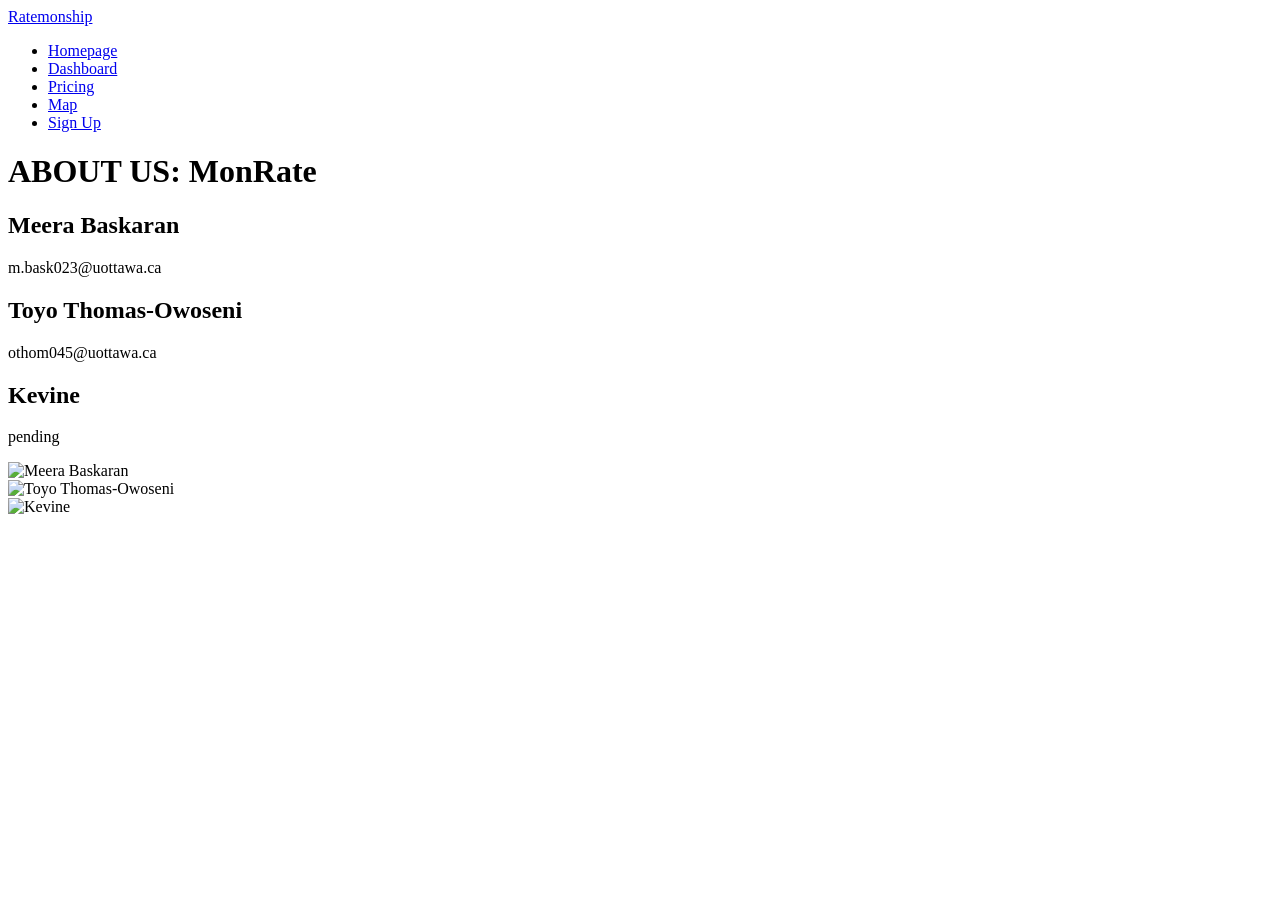
==== about.html @ a5da7f64 "Fix heading tag from <hi> to <h1> in about.html" ====
<!DOCTYPE html>
<html lang="en">
<head>
    <meta charset="UTF-8">
    <meta name="viewpoint" content="width=device-width", initial-scale="1.0">
    <title>Ratemonship | About</title>
    <link rel="stylesheet" href="style.css">
</head>
<body>
<nav>
    <a href="index.html" class="logo">Ratemonship</a>

    <ul class="nav-links">
        <li><a href="index.html">Homepage</a></li>
        <li><a href="dashboard.html">Dashboard</a></li>
        <li><a href="pricing.html">Pricing</a></li>
        <li><a href="map.html">Map</a></li>
        <li><a href="signup.html">Sign Up</a></li>
    </ul>
</nav>
<main>
    <div class="heading">
        <h1>ABOUT US: MonRate</h1>
    </div>
    <section class="description-box">
        <h1>Meera Baskaran</h1>
        <p>m.bask023@uottawa.ca</p>
    </section>
    <section class="description-box">
        <h1>Toyo Thomas-Owoseni</h1>
        <p>othom045@uottawa.ca</p>
    </section>
    <section class="description-box">
        <h1>Kevine</h1>
        <p>pending</p>
    </section>
    <section class="photo-image">
        <img src="" alt="Meera Baskaran">
    </section>
        <section class="photo-image">
        <img src="" alt="Toyo Thomas-Owoseni">
    </section>
        <section class="photo-image">
        <img src="" alt="Kevine">
    </section>
</main>
</body>
</html>
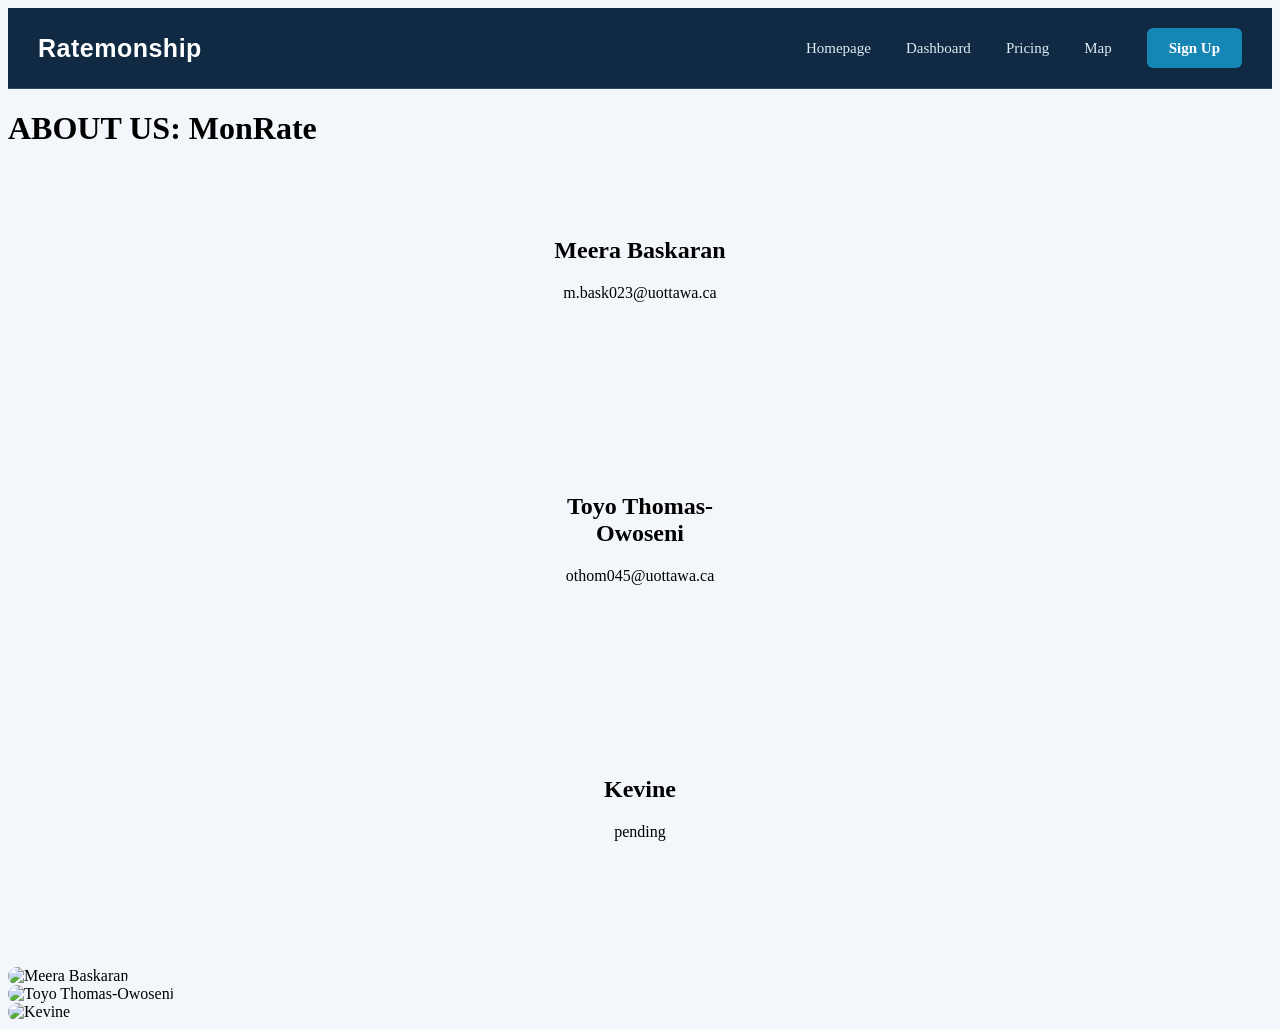
==== commit 18f35105: "Rename stylesheet from style.css to styles.css" ====
--- a/about.html
+++ b/about.html
@@ -4,7 +4,7 @@
     <meta charset="UTF-8">
     <meta name="viewpoint" content="width=device-width", initial-scale="1.0">
     <title>Ratemonship | About</title>
-    <link rel="stylesheet" href="style.css">
+    <link rel="stylesheet" href="styles.css">
 </head>
 <body>
 <nav>
--- a/styles.css
+++ b/styles.css
@@ -0,0 +1,563 @@
+/* ---------- Basics ---------- */
+/* Navigation bar */
+nav {
+    background-color: #102A43;
+    display: flex;
+    align-items: center;
+    justify-content: space-between;
+    padding: 15px 30px;
+    border-bottom: 1px solid rgba(255,255,255,0.15);
+}
+
+/* Logo */
+nav .logo {
+    font-family: Arial, sans-serif;
+    font-size: 25px;
+    font-weight: bold;
+    color: white;
+    text-decoration: none;
+    letter-spacing: 0.5px;
+}
+
+/* Navigation links */
+nav .nav-links {
+    display: flex;
+    align-items: center;
+    gap: 35px;
+    list-style: none;
+}
+
+/* Individual links */
+nav .nav-links a {
+    background: none;
+    color: #dceaf3;
+    text-decoration: none;
+    font-size: 15px;
+    font-weight: 500;
+    padding: 10px 0;
+    border-radius: 0;
+    transition: color 0.3s ease;
+}
+
+/* Hover effect */
+nav .nav-links a:hover {
+    color: #65c8f0;
+}
+
+/* Sign up button */
+nav .nav-links li:last-child a {
+    background: #1686b5;
+    color: white;
+    padding: 12px 22px;
+    border-radius: 6px;
+    font-weight: bold;
+}
+
+nav .nav-links li:last-child a:hover {
+    background: #249dce;
+    color: white;
+}
+
+/* ---------- Small screens ---------- */
+@media (max-width: 700px) {
+      .hero { padding: 20px; }
+      .hero-text h2 { font-size: 32px; }
+      .sign { font-size: 24px; padding: 12px 18px; }
+      .welcome-bubble { padding: 40px 40px; }
+}
+
+
+body {
+    background-color: #F3F6FA; 
+}
+
+/* Status Boxes at top of the page */
+* {
+    box-sizing: border-box;
+}
+
+.heading {
+    margin-bottom: 25px;
+}
+
+.stats-grid { 
+  display: flex;
+  justify-content: center;
+  align-items: center;
+  gap: 25px; 
+  flex-wrap: wrap; 
+}
+
+.stat-box { 
+  width: 250px; 
+  height: 140px; 
+  padding: 20px; 
+  border-radius: 8px; 
+  border-width: 2px;
+  border-style: solid;
+}
+
+.stat-content {
+    display: flex;
+    align-items: center;
+    gap: 20px;
+    height: 100%
+}
+
+.stat-content i {
+    font-size: 30px;
+    flex-shrink: 0;
+}
+
+.stat-box strong {
+    font-size: 26px;
+}
+
+.stat-box h3 {
+    margin-top: 0;
+}
+
+/* Unique color variations */
+.stat-box.total-ships { 
+  color: #124dc4; 
+  border-color: #124dc4; 
+}
+
+.stat-box.healthy { 
+  color: #6a994e; 
+  border-color: #6a994e; 
+}
+
+.stat-box.attention { 
+  color: #ffc300; 
+  border-color: #ffc300; 
+}
+
+.stat-box.critical { 
+  color: #d00000; 
+  border-color: #d00000; 
+}
+
+
+/* Fleet Health Overview */
+.fleet-overview {
+    background-color: white;
+    padding: 25px;
+    width: 100%;
+    max-width: 1000px;
+    border-radius: 10px;
+    box-shadow: 0 2px 8px rgba(0, 0, 0, 0.1);
+    margin-top: 30px;
+}
+
+.fleet-overview h2 {
+    margin-bottom: 25px;
+    color: #000000;
+}
+
+.health-container {
+    display: flex;
+    align-items: center;
+    justify-content: center;
+    gap: 80px;
+    flex-wrap: wrap;
+}
+
+.donut-chart {
+    width: 200px;
+    height: 200px;
+    border-radius: 50%;
+    background: conic-gradient(
+        #6a994e 0% 60%,
+        #ffc300 60% 80%,
+        #d00000 80% 100%
+    );
+
+    display: flex;
+    align-items: center;
+    justify-content: center;
+}
+
+.chart-center {
+    width: 125px;
+    height: 125px;
+    border-radius: 50%;
+    background-color: white;
+    display: flex;
+    flex-direction: column;
+    align-items: center;
+    justify-content: center;
+}
+
+.chart-center strong {
+    font-size: 30px;
+    color: #17365d;
+}
+
+.chart-center p {
+    font-size: 13px;
+    color: #000000;
+}
+
+.health-legend {
+    display: flex;
+    flex-direction: column;
+    gap: 22px;
+}
+
+.legend-item {
+    display: flex;
+    align-items: center;
+    gap: 12px;
+    min-width: 240px; 
+}
+
+.legend-item strong {
+    margin-left: auto;
+}
+
+.legend-color {
+    width: 14px;
+    height: 14px;
+    border-radius: 50%;
+}
+
+.healthy-color {
+    background-color: #6a994e;
+}
+
+.attention-color {
+    background-color: #ffc300;
+}
+
+.critical-color {
+    background-color: #d00000;
+}
+
+/* Recent Alerts */
+.dashboard-grid {
+    display: grid;
+    grid-template-columns: 1.5fr 1fr;
+    gap: 20px;
+    align-items: stretch;
+}
+
+
+.statTwo-box {
+    width: 100%;
+    min-height: 400px;
+    padding: 20px;
+    border-radius: 8px;
+    border: 2px solid #ddd;
+    background-color: white;
+    margin-top: 30px;
+}
+
+.statTwo-box h3 {
+    color: #000000;
+    margin-bottom: 20px;
+}
+
+.alert-item {
+  justify-content: center;
+  align-items: center;
+  gap: 25px; 
+  flex-wrap: wrap;
+}
+
+.alert-item i {
+    font-size: 20px;
+    margin-top: 3px;
+}
+
+.alert-item.Danger {
+    color: #d00000;
+}
+
+.alert-item.Warning {
+    color: #ffc300;
+}
+
+.alert-item p {
+    font-size: 13px;
+    color: #666666;
+    margin: 5px 0;
+}
+
+
+
+/* FLEET TABLE */
+.table-scroll {
+    overflow-x: auto;
+}
+
+table {
+    width: 100%;
+    border-collapse: collapse;
+    text-align: left;
+    white-space: nowrap;
+}
+
+th {
+    background: #f5f8fa;
+    color: #718096;
+    font-size: 18px;
+}
+
+td, th {
+    padding: 13px 10px;
+    border-bottom: 1px solid #e5ebf1;
+    font-size: 18px;
+}
+
+td b {
+    display: block;
+}
+
+td small {
+    display: block;
+    color: #718096;
+    margin-top: 5px;
+    font-size: 14px;
+}
+
+.status {
+    display: inline-flex;
+    align-items: center;
+    gap: 8px;
+    font-size: 18px;
+    font-weight: 500;
+}
+
+.status-dot {
+    width: 10px;
+    height: 10px;
+    border-radius: 50%;
+    display: inline-block;
+}
+
+.healthy .status-dot {
+    background-color: #6a994e;
+}
+
+.warning .status-dot {
+    background-color: #ffc300;
+}
+
+.critical .status-dot {
+    background-color: #d00000;
+}
+
+/* Map Layout */
+
+.map-layout {
+    display: flex;
+    flex-direction: column;
+    gap: 25px;
+    margin-top: 25px;
+    width: 100%;
+}
+
+/* Interactive Map */
+
+#fleetMap {
+    width: 100%;
+    height: 550px;
+    border-radius: 12px;
+    border: 1px solid #ddd;
+    z-index: 1;
+}
+/* Clickable Ship Names */
+
+.ship-list-item {
+    display: flex;
+    flex-direction: column;
+    background: none;
+    border: none;
+    cursor: pointer;
+    text-align: left;
+    color: inherit;
+    padding: 5px;
+}
+
+.ship-list-item:hover {
+    color: #2c6e91;
+}
+
+.ship-table-container {
+    width: 100%;
+    overflow-x: auto;
+}
+
+.list-table {
+    width: 100%;
+    border-collapse: collapse;
+}
+
+/* PRICING PAGE */
+.pricing-grid {
+    display: grid;
+    grid-template-columns: repeat(3, 1fr);
+    gap: 20px;
+}
+
+.price-card {
+    background: white;
+    padding: 27px;
+    border-radius: 10px;
+    box-shadow: 0 2px 8px #00000010;
+    position: relative;
+}
+
+.price {
+    font-size: 35px;
+    font-weight: bold;
+    margin: 20px 0;
+}
+
+.pricing-features {
+    list-style: none;
+    padding: 0;
+    margin: 20px 0;
+}
+
+.pricing-features li {
+    display: flex;
+    align-items: center;
+    gap: 10px;
+    margin-bottom: 15px;
+    font-size: 15px;
+    color: #444;
+}
+
+.checkmark {
+    color: #0a2438;
+    font-size: 18px;
+    font-weight: bold;
+}
+
+.popular {
+    position: absolute;
+    top: 0;
+    right: 15px;
+    background: #267eb5;
+    color: white;
+    padding: 7px;
+    font-size: 10px;
+}
+
+.price-card button:hover {
+    background: #edf7fc;
+}
+
+.price-card button.primary-button {
+    background: #155b88;
+    color: white;
+}
+
+.featured {
+    border: 2px solid #267eb5;
+}
+
+.custom-plan {
+    display: flex;
+    align-items: center;
+    justify-content: center;
+    gap: 8px;
+    white-space: nowrap;
+    background: #e8f2f8;
+    color: #587286;
+}
+
+
+/* Sign Up Page */
+
+.signup-page {
+    background-color: #f4f7fb;
+    min-height: 100vh;
+    display: flex;
+    justify-content: center;
+    align-items: center;
+    font-family: Arial, sans-serif;
+}
+
+.signup-container {
+    width: 100%;
+    max-width: 420px;
+    padding: 20px;
+}
+
+.signup-header {
+    text-align: center;
+    margin-bottom: 25px;
+}
+
+.signup-header h1 {
+    color: #1769aa;
+    margin-bottom: 5px;
+}
+
+.signup-header p {
+    color: #666666;
+}
+
+.signup-box {
+    background: white;
+    padding: 35px;
+    border-radius: 12px;
+    box-shadow: 0 4px 15px rgba(0,0,0,0.08);
+}
+
+.signup-box h2 {
+    text-align: center;
+    margin-bottom: 8px;
+}
+
+.signup-box form {
+    display: flex;
+    flex-direction: column;
+}
+
+.signup-box label {
+    margin-top: 15px;
+    margin-bottom: 6px;
+    font-weight: 600;
+}
+
+.signup-box input {
+    padding: 12px;
+    border: 1px solid #ddd;
+    border-radius: 6px;
+    font-size: 14px;
+}
+
+.signup-box button {
+    margin-top: 25px;
+    padding: 13px;
+    background-color: #1769aa;
+    color: white;
+    border: none;
+    border-radius: 6px;
+    font-size: 15px;
+    font-weight: bold;
+    cursor: pointer;
+}
+
+.signup-box button:hover {
+    background-color: #125487;
+}
+
+/* About Us page*/
+.description-box { 
+    border-radius: 12px;
+    max-width: 300px;
+    margin: 0 auto 65px;
+    padding: 45px 60px;
+    text-align: center;
+}
+.photo-image img {
+    width: 100%;
+    height: 150px;
+    object-fit: cover;
+    border-radius: 12px;
+}
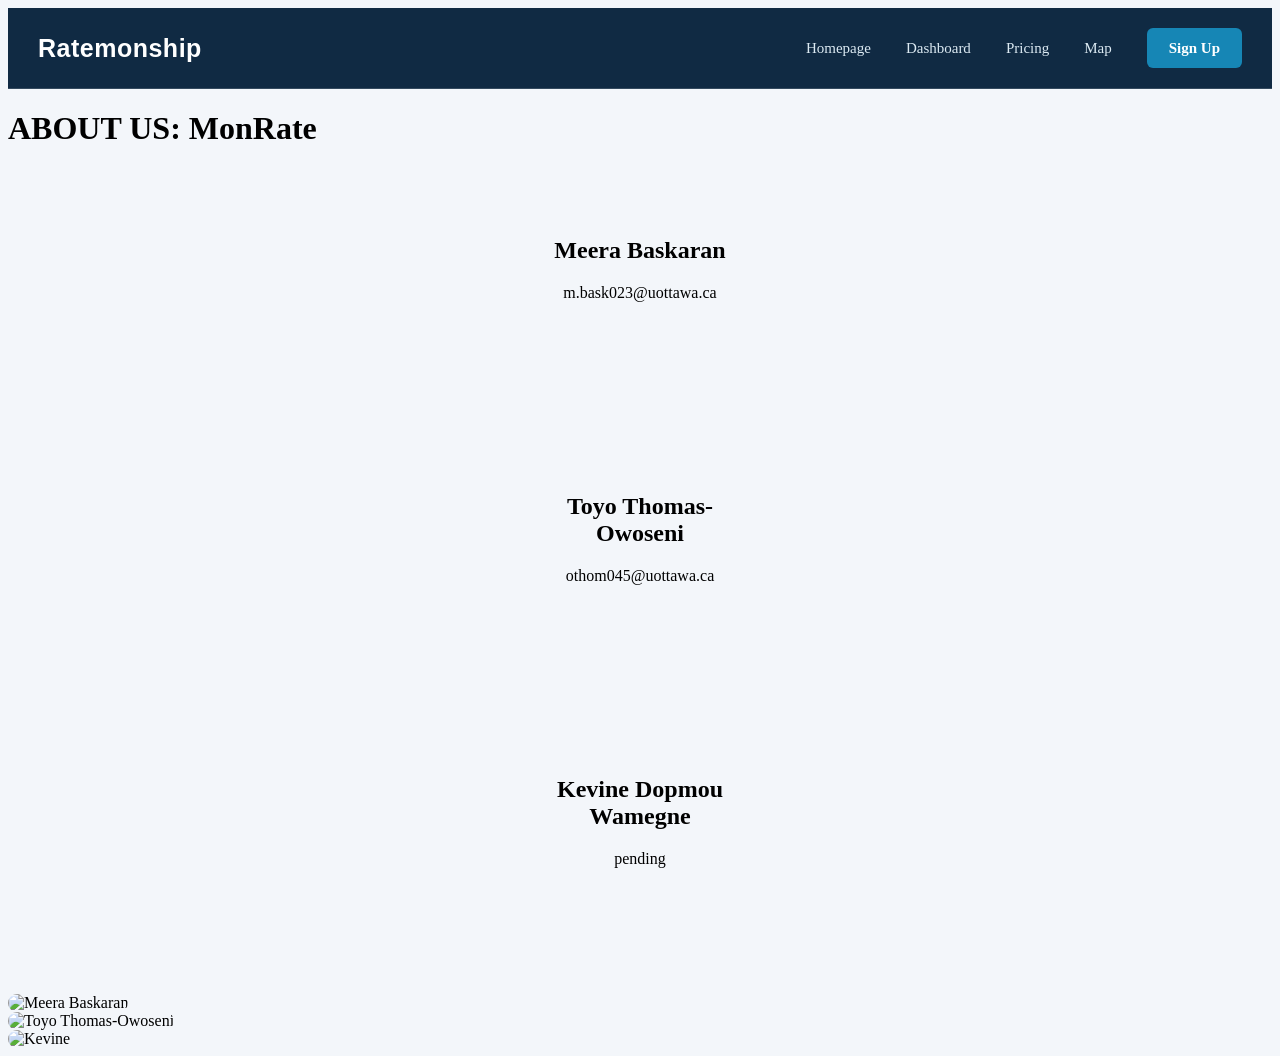
==== commit 109c829f: "Update name in about.html to full name" ====
--- a/about.html
+++ b/about.html
@@ -31,7 +31,7 @@
         <p>othom045@uottawa.ca</p>
     </section>
     <section class="description-box">
-        <h1>Kevine</h1>
+        <h1>Kevine Dopmou Wamegne</h1>
         <p>pending</p>
     </section>
     <section class="photo-image">
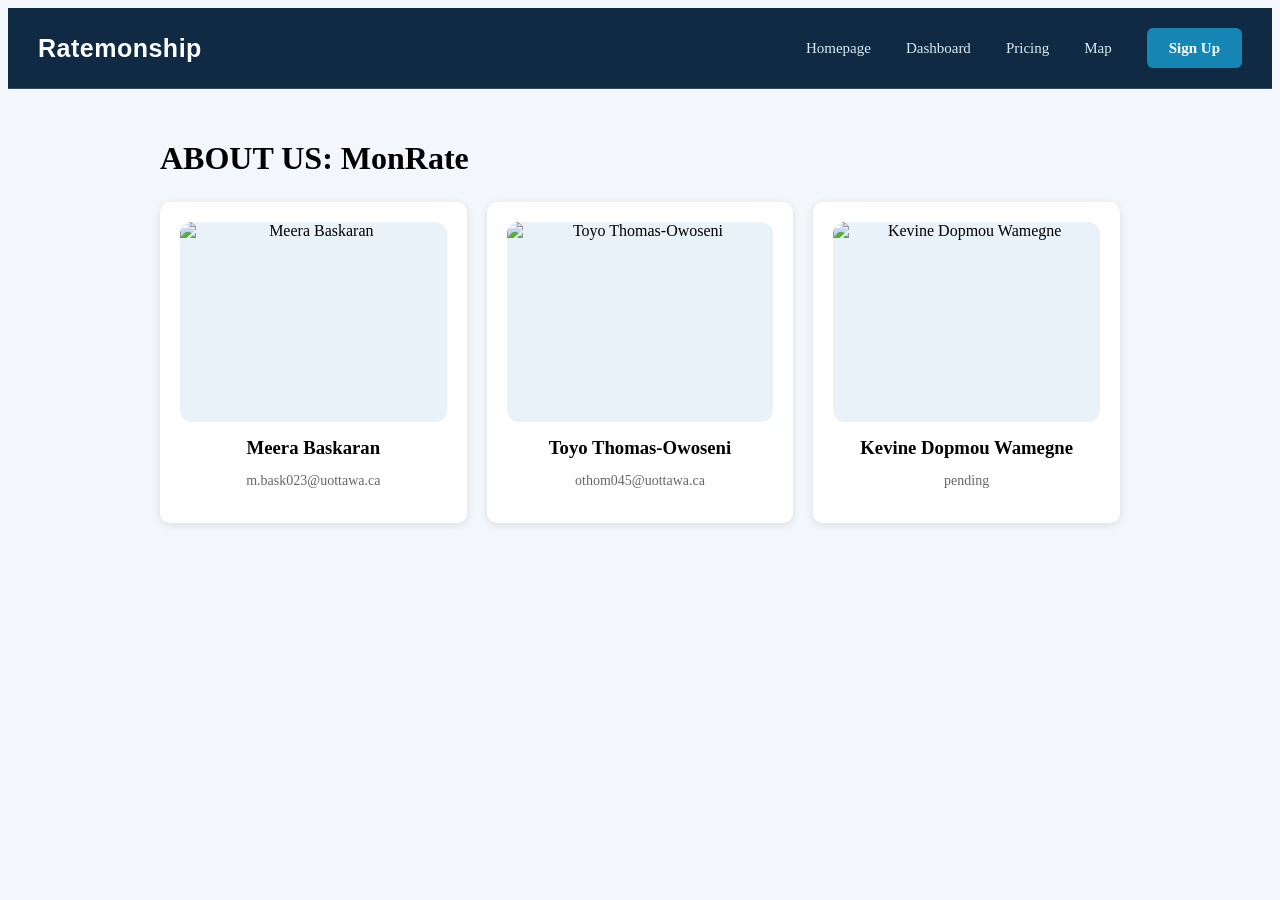
==== commit a0abba44: "Refactor about page to use team grid layout Updated the about page layout to use a team grid format " ====
--- a/about.html
+++ b/about.html
@@ -18,31 +18,37 @@
         <li><a href="signup.html">Sign Up</a></li>
     </ul>
 </nav>
-<main>
+<main class="about-page">
     <div class="heading">
         <h1>ABOUT US: MonRate</h1>
     </div>
-    <section class="description-box">
-        <h1>Meera Baskaran</h1>
-        <p>m.bask023@uottawa.ca</p>
-    </section>
-    <section class="description-box">
-        <h1>Toyo Thomas-Owoseni</h1>
-        <p>othom045@uottawa.ca</p>
-    </section>
-    <section class="description-box">
-        <h1>Kevine Dopmou Wamegne</h1>
-        <p>pending</p>
-    </section>
-    <section class="photo-image">
-        <img src="" alt="Meera Baskaran">
-    </section>
-        <section class="photo-image">
-        <img src="" alt="Toyo Thomas-Owoseni">
-    </section>
-        <section class="photo-image">
-        <img src="" alt="Kevine">
-    </section>
+    <div class="team-grid">
+
+        <section class="team-card">
+            <div class="photo-image">
+                <img src="images/meera.jpg" alt="Meera Baskaran">
+            </div>
+            <h3>Meera Baskaran</h3>
+            <p>m.bask023@uottawa.ca</p>
+        </section>
+
+        <section class="team-card">
+            <div class="photo-image">
+                <img src="images/toyo.jpg" alt="Toyo Thomas-Owoseni">
+            </div>
+            <h3>Toyo Thomas-Owoseni</h3>
+            <p>othom045@uottawa.ca</p>
+        </section>
+
+        <section class="team-card">
+            <div class="photo-image">
+                <img src="images/kevine.jpg" alt="Kevine Dopmou Wamegne">
+            </div>
+            <h3>Kevine Dopmou Wamegne</h3>
+            <p>pending</p>
+        </section>
+
+    </div>
 </main>
 </body>
 </html>
--- a/styles.css
+++ b/styles.css
@@ -547,17 +547,61 @@
     background-color: #125487;
 }
 
-/* About Us page*/
-.description-box { 
+/* About Us page */
+.about-page {
+    max-width: 1000px;
+    margin: 0 auto;
+    padding: 30px 20px;
+}
+ 
+.about-intro {
+    color: #555555;
+    line-height: 1.6;
+    margin-top: 8px;
+}
+ 
+.team-grid {
+    display: grid;
+    grid-template-columns: repeat(3, 1fr);
+    gap: 20px;
+}
+ 
+/* Same card look as the pricing cards */
+.team-card {
+    background: white;
+    padding: 20px;
+    border-radius: 10px;
+    box-shadow: 0 2px 8px rgba(0, 0, 0, 0.1);
+    text-align: center;
+}
+ 
+.team-card h3 {
+    margin: 15px 0 6px;
+    color: #000000;
+}
+ 
+.team-card p {
+    font-size: 14px;
+    color: #666666;
+}
+ 
+/* Photo box: grey until a real photo is added */
+.photo-image {
+    background-color: #e8f2f8;
     border-radius: 12px;
-    max-width: 300px;
-    margin: 0 auto 65px;
-    padding: 45px 60px;
-    text-align: center;
-}
+    overflow: hidden;
+}
+ 
 .photo-image img {
-    width: 100%;
-    height: 150px;
+    display: block;
+    width: 100%;
+    height: 200px;
     object-fit: cover;
-    border-radius: 12px;
-}
+}
+ 
+/* Stack the cards on small screens */
+@media (max-width: 700px) {
+    .team-grid {
+        grid-template-columns: 1fr;
+    }
+}
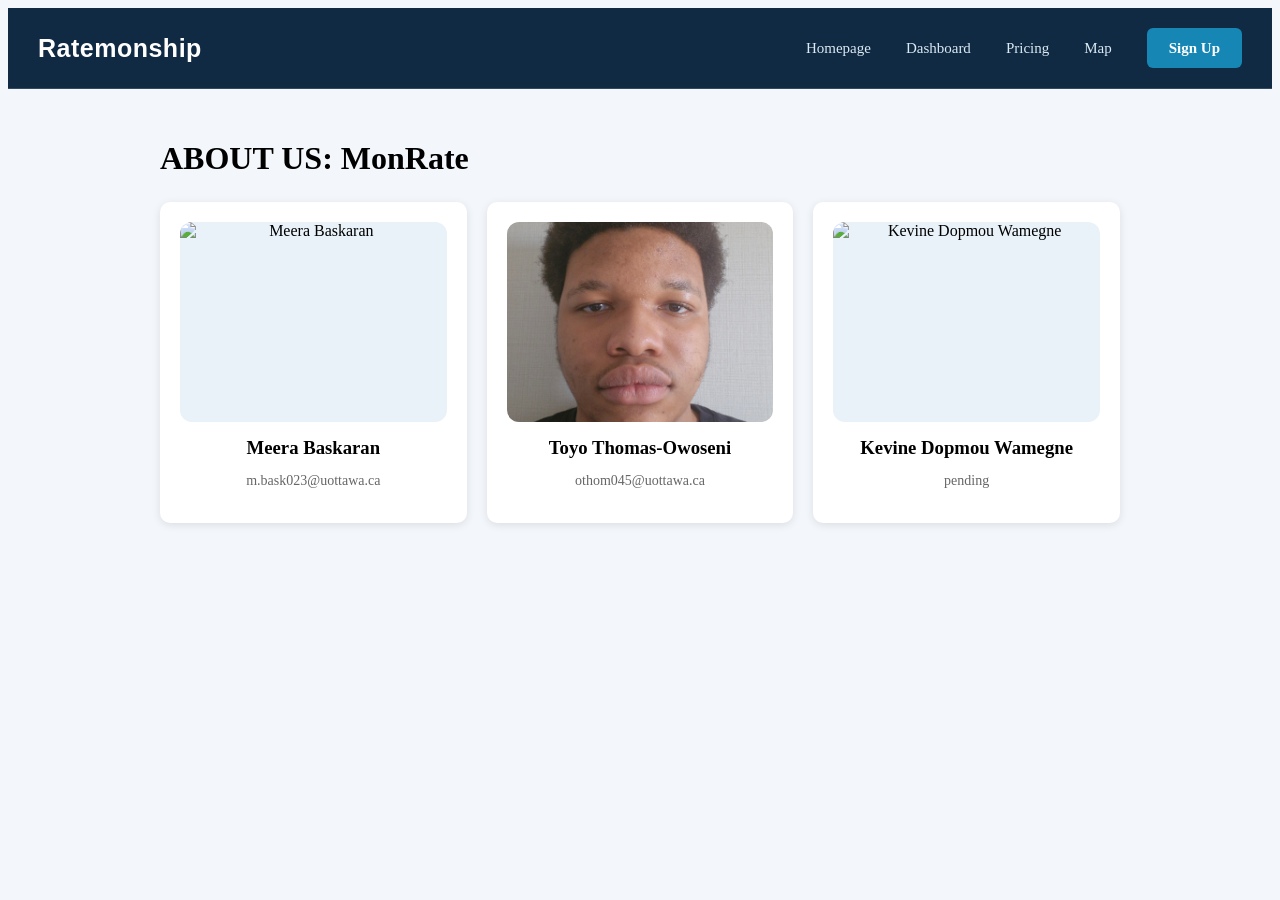
==== commit 1226abe0: "Update about.html" ====
--- a/about.html
+++ b/about.html
@@ -34,7 +34,7 @@
 
         <section class="team-card">
             <div class="photo-image">
-                <img src="images/toyo.jpg" alt="Toyo Thomas-Owoseni">
+                <img src="mockups/Toyo_Photo.jpg" alt="Toyo Thomas-Owoseni">
             </div>
             <h3>Toyo Thomas-Owoseni</h3>
             <p>othom045@uottawa.ca</p>
@@ -42,7 +42,7 @@
 
         <section class="team-card">
             <div class="photo-image">
-                <img src="images/kevine.jpg" alt="Kevine Dopmou Wamegne">
+                <img src="mockups/kevine.jpg" alt="Kevine Dopmou Wamegne">
             </div>
             <h3>Kevine Dopmou Wamegne</h3>
             <p>pending</p>
--- a/styles.css
+++ b/styles.css
@@ -553,13 +553,7 @@
     margin: 0 auto;
     padding: 30px 20px;
 }
- 
-.about-intro {
-    color: #555555;
-    line-height: 1.6;
-    margin-top: 8px;
-}
- 
+  
 .team-grid {
     display: grid;
     grid-template-columns: repeat(3, 1fr);
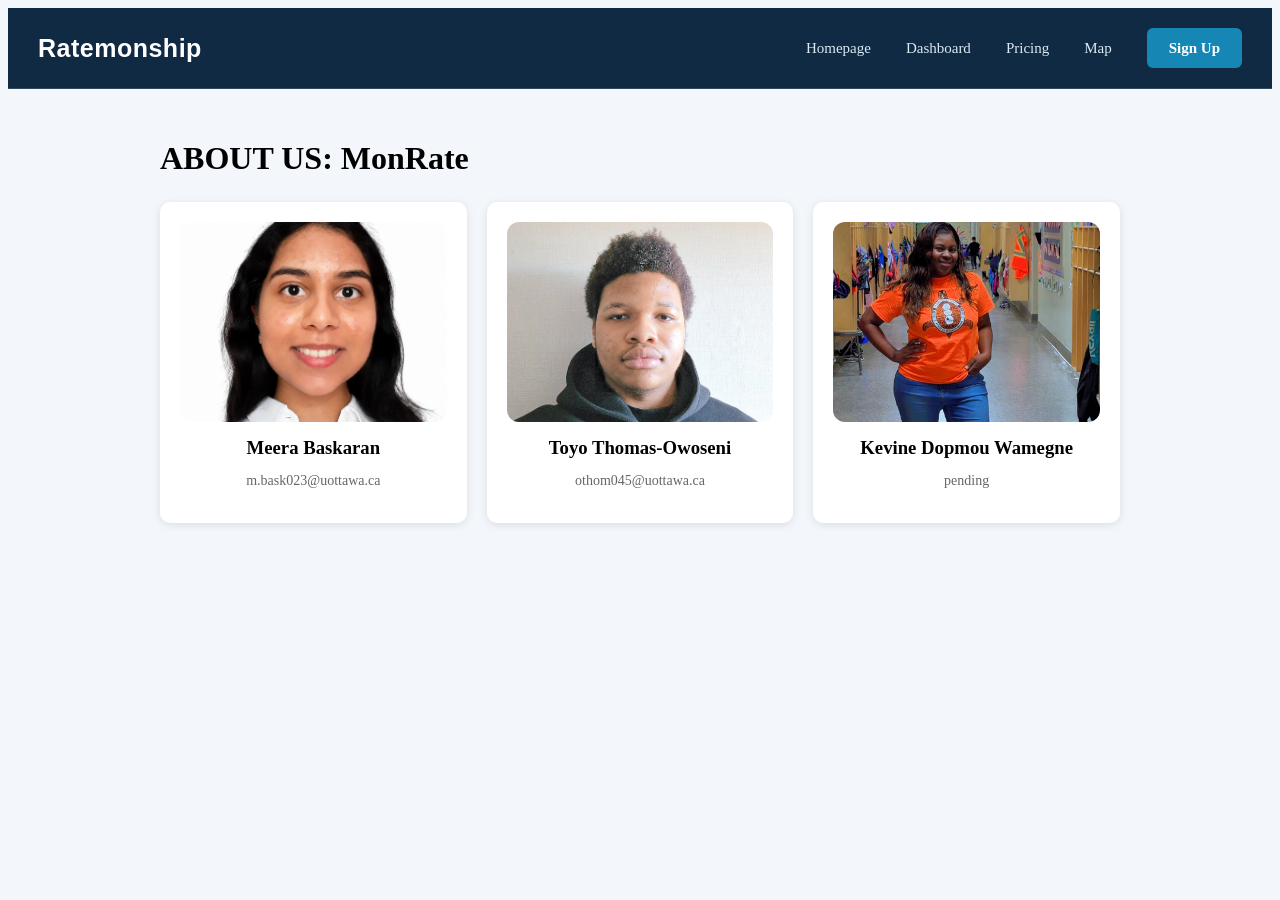
==== commit 9b512762: "Update about.html" ====
--- a/about.html
+++ b/about.html
@@ -26,7 +26,7 @@
 
         <section class="team-card">
             <div class="photo-image">
-                <img src="images/meera.jpg" alt="Meera Baskaran">
+                <img src="mockups/meera.jpg" alt="Meera Baskaran">
             </div>
             <h3>Meera Baskaran</h3>
             <p>m.bask023@uottawa.ca</p>
--- a/styles.css
+++ b/styles.css
@@ -66,7 +66,7 @@
       .welcome-bubble { padding: 40px 40px; }
 }
 
-
+/* style for Dashboard page */
 body {
     background-color: #F3F6FA; 
 }
@@ -80,15 +80,14 @@
     margin-bottom: 25px;
 }
 
-.stats-grid { 
+.statuses-grid { 
   display: flex;
   justify-content: center;
   align-items: center;
   gap: 25px; 
-  flex-wrap: wrap; 
-}
-
-.stat-box { 
+}
+
+.statuses-box { 
   width: 250px; 
   height: 140px; 
   padding: 20px; 
@@ -97,43 +96,43 @@
   border-style: solid;
 }
 
-.stat-content {
+.statuses-content {
     display: flex;
     align-items: center;
     gap: 20px;
-    height: 100%
-}
-
-.stat-content i {
-    font-size: 30px;
+}
+
+.statuses-content icon {
+    font-size: 50px;
+    align-items: center
     flex-shrink: 0;
 }
 
-.stat-box strong {
+.statuses-box strong {
     font-size: 26px;
 }
 
-.stat-box h3 {
+.statuses-box h3 {
     margin-top: 0;
 }
 
 /* Unique color variations */
-.stat-box.total-ships { 
+.statuses-box.total-ships { 
   color: #124dc4; 
   border-color: #124dc4; 
 }
 
-.stat-box.healthy { 
+.statuses-box.healthy { 
   color: #6a994e; 
   border-color: #6a994e; 
 }
 
-.stat-box.attention { 
+.statuses-box.attention { 
   color: #ffc300; 
   border-color: #ffc300; 
 }
 
-.stat-box.critical { 
+.statuses-box.critical { 
   color: #d00000; 
   border-color: #d00000; 
 }
@@ -146,7 +145,6 @@
     width: 100%;
     max-width: 1000px;
     border-radius: 10px;
-    box-shadow: 0 2px 8px rgba(0, 0, 0, 0.1);
     margin-top: 30px;
 }
 
@@ -176,27 +174,6 @@
     display: flex;
     align-items: center;
     justify-content: center;
-}
-
-.chart-center {
-    width: 125px;
-    height: 125px;
-    border-radius: 50%;
-    background-color: white;
-    display: flex;
-    flex-direction: column;
-    align-items: center;
-    justify-content: center;
-}
-
-.chart-center strong {
-    font-size: 30px;
-    color: #17365d;
-}
-
-.chart-center p {
-    font-size: 13px;
-    color: #000000;
 }
 
 .health-legend {
@@ -593,9 +570,3 @@
     object-fit: cover;
 }
  
-/* Stack the cards on small screens */
-@media (max-width: 700px) {
-    .team-grid {
-        grid-template-columns: 1fr;
-    }
-}
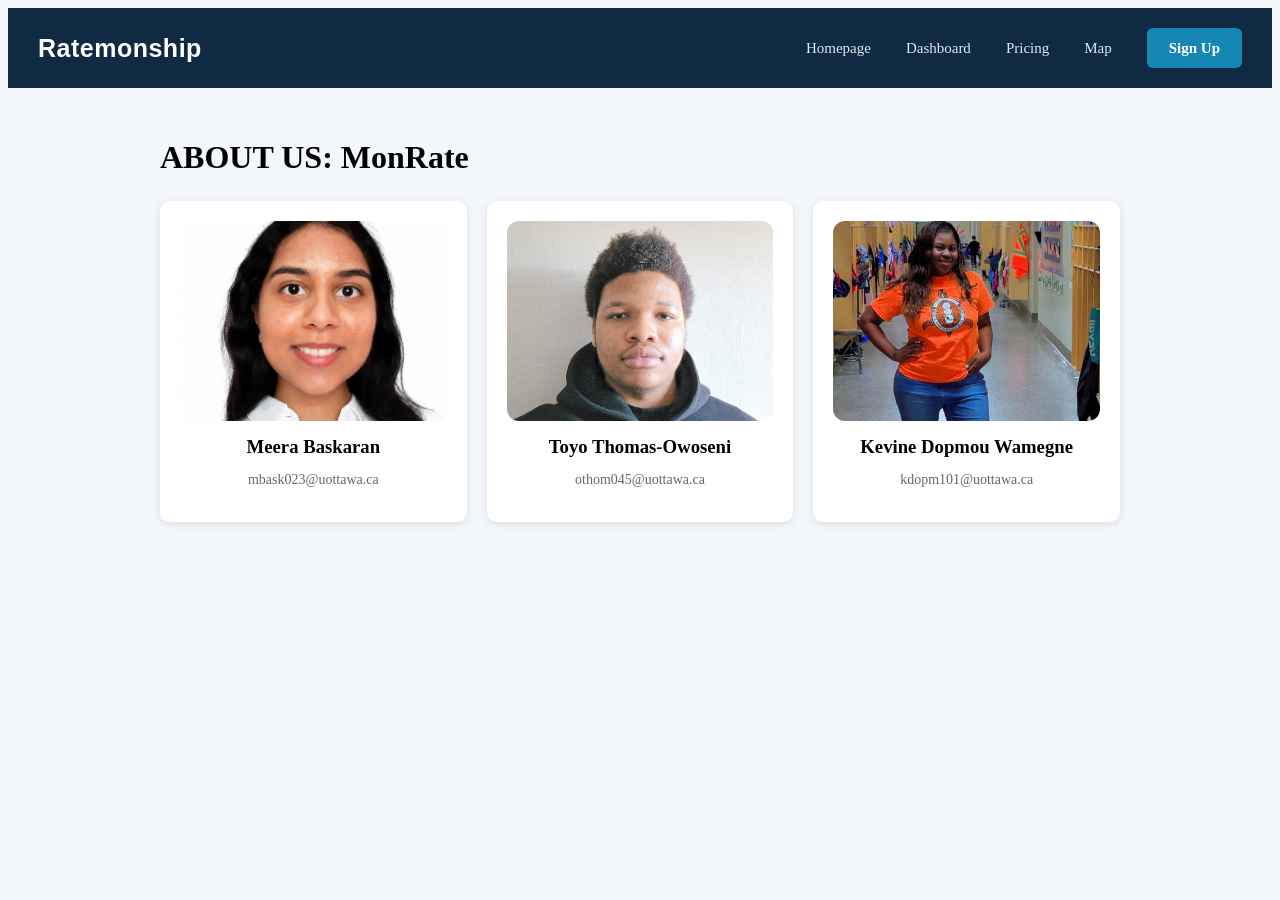
==== commit b2e5374e: "Update about.html" ====
--- a/about.html
+++ b/about.html
@@ -29,7 +29,7 @@
                 <img src="mockups/meera.jpg" alt="Meera Baskaran">
             </div>
             <h3>Meera Baskaran</h3>
-            <p>m.bask023@uottawa.ca</p>
+            <p>mbask023@uottawa.ca</p>
         </section>
 
         <section class="team-card">
@@ -45,7 +45,7 @@
                 <img src="mockups/kevine.jpg" alt="Kevine Dopmou Wamegne">
             </div>
             <h3>Kevine Dopmou Wamegne</h3>
-            <p>pending</p>
+            <p>kdopm101@uottawa.ca</p>
         </section>
 
     </div>
--- a/styles.css
+++ b/styles.css
@@ -6,7 +6,6 @@
     align-items: center;
     justify-content: space-between;
     padding: 15px 30px;
-    border-bottom: 1px solid rgba(255,255,255,0.15);
 }
 
 /* Logo */
@@ -36,12 +35,6 @@
     font-weight: 500;
     padding: 10px 0;
     border-radius: 0;
-    transition: color 0.3s ease;
-}
-
-/* Hover effect */
-nav .nav-links a:hover {
-    color: #65c8f0;
 }
 
 /* Sign up button */
@@ -53,11 +46,6 @@
     font-weight: bold;
 }
 
-nav .nav-links li:last-child a:hover {
-    background: #249dce;
-    color: white;
-}
-
 /* ---------- Small screens ---------- */
 @media (max-width: 700px) {
       .hero { padding: 20px; }
@@ -102,7 +90,7 @@
     gap: 20px;
 }
 
-.statuses-content icon {
+.statuses-content i {
     font-size: 50px;
     align-items: center
     flex-shrink: 0;
@@ -220,7 +208,7 @@
 }
 
 
-.statTwo-box {
+.statusesTwo-box {
     width: 100%;
     min-height: 400px;
     padding: 20px;
@@ -230,7 +218,7 @@
     margin-top: 30px;
 }
 
-.statTwo-box h3 {
+.statusesTwo-box h3 {
     color: #000000;
     margin-bottom: 20px;
 }
